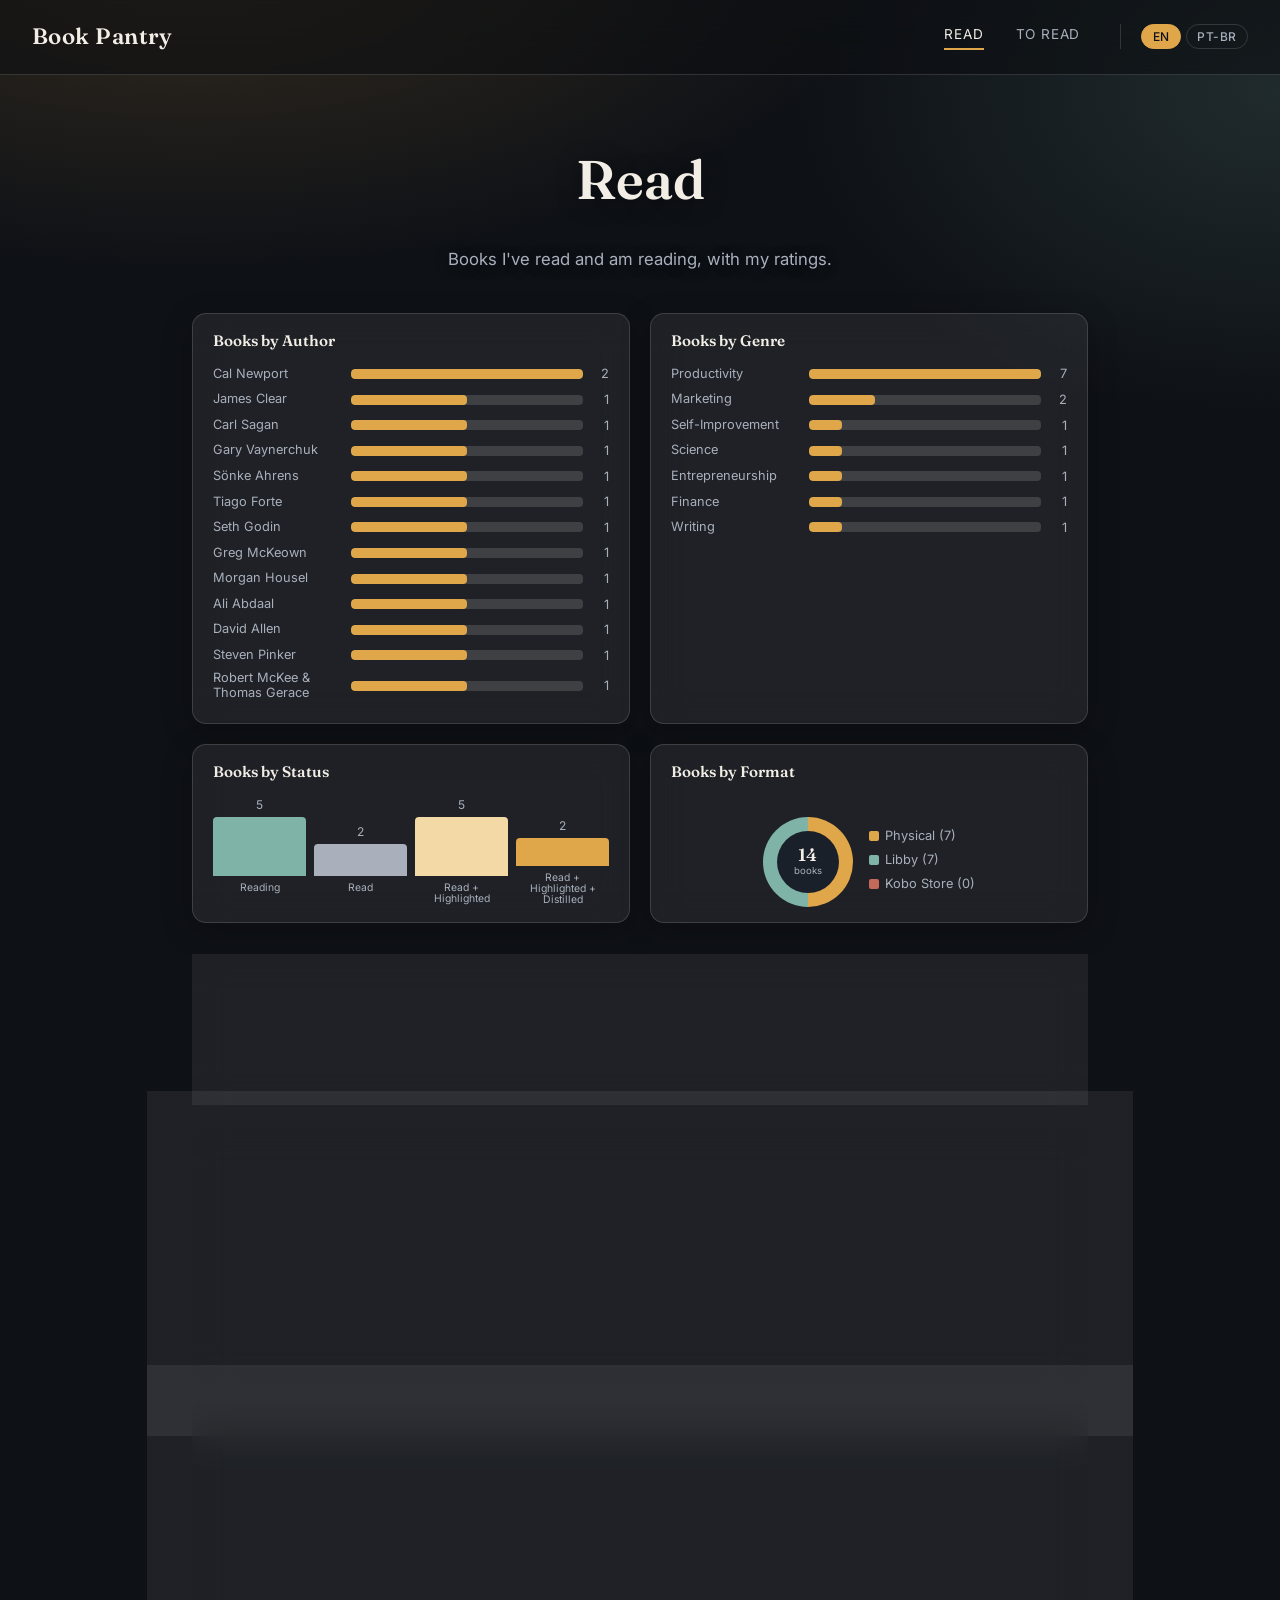
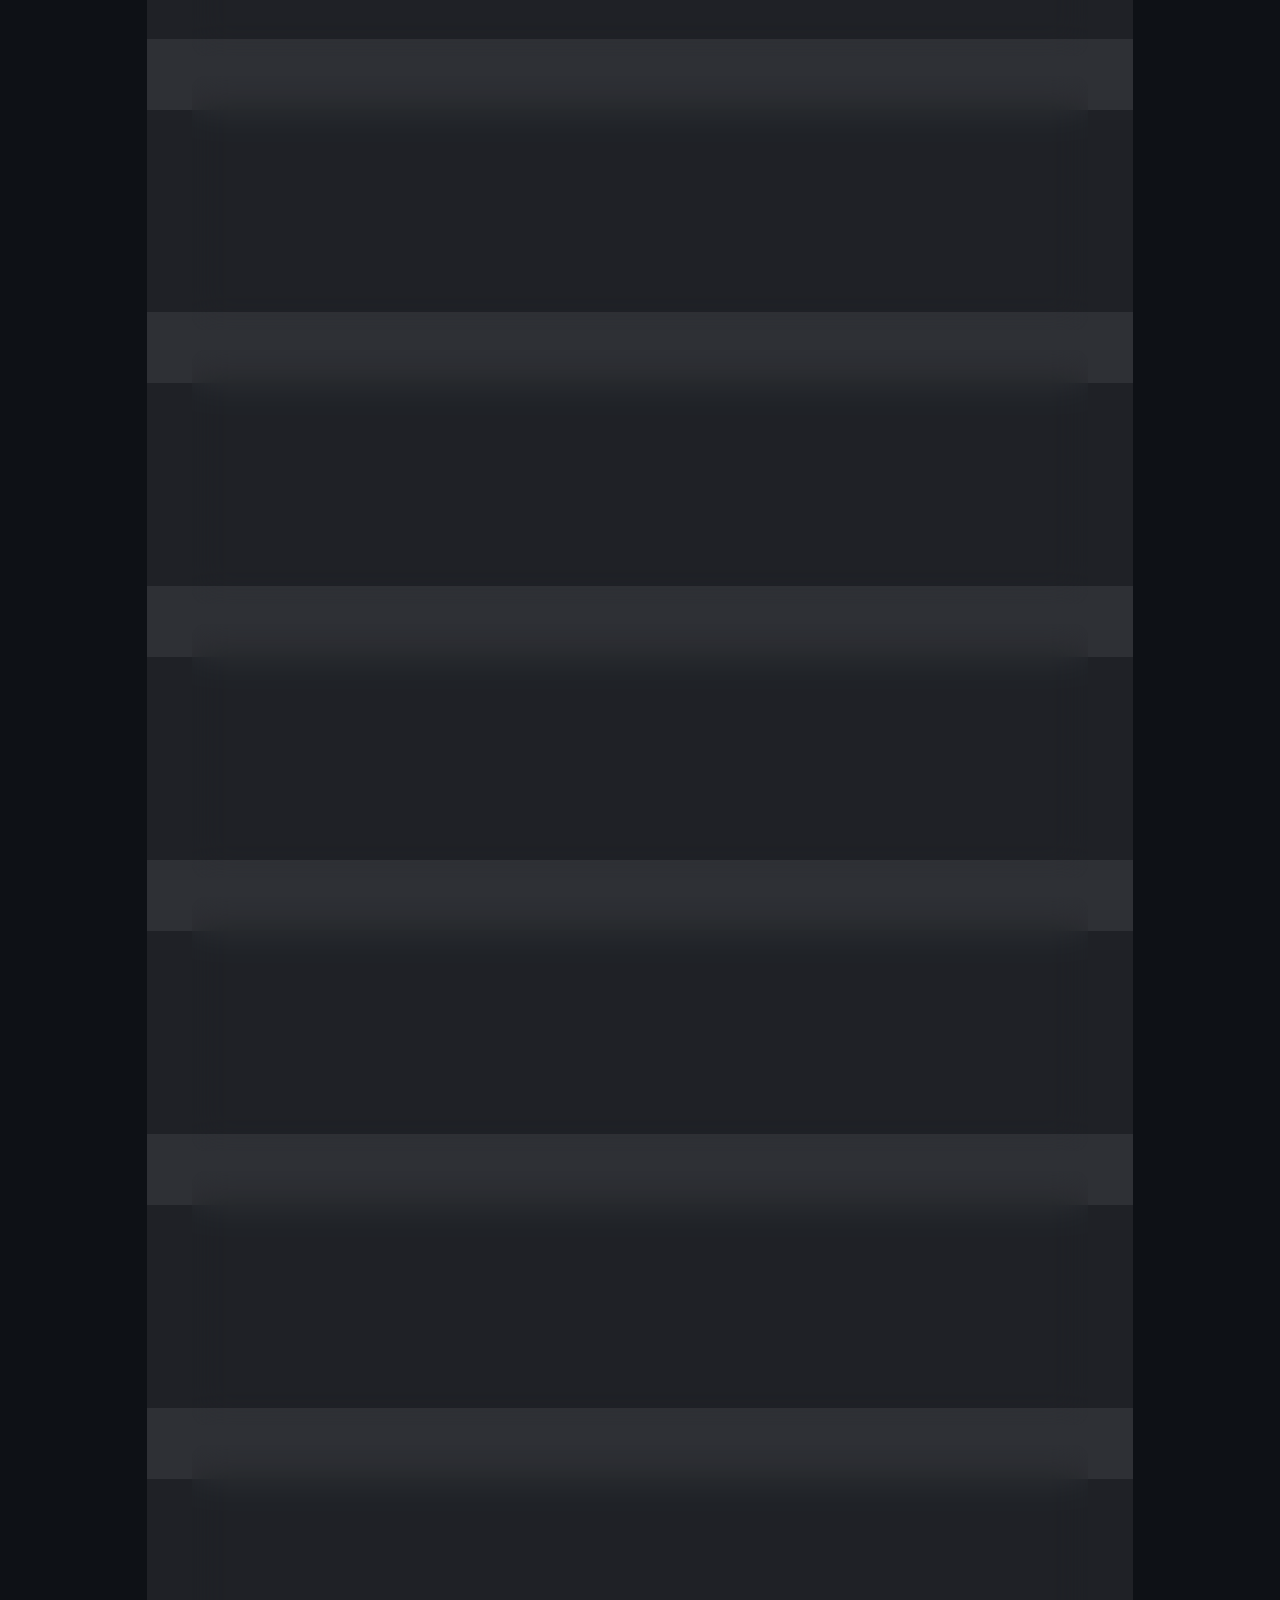
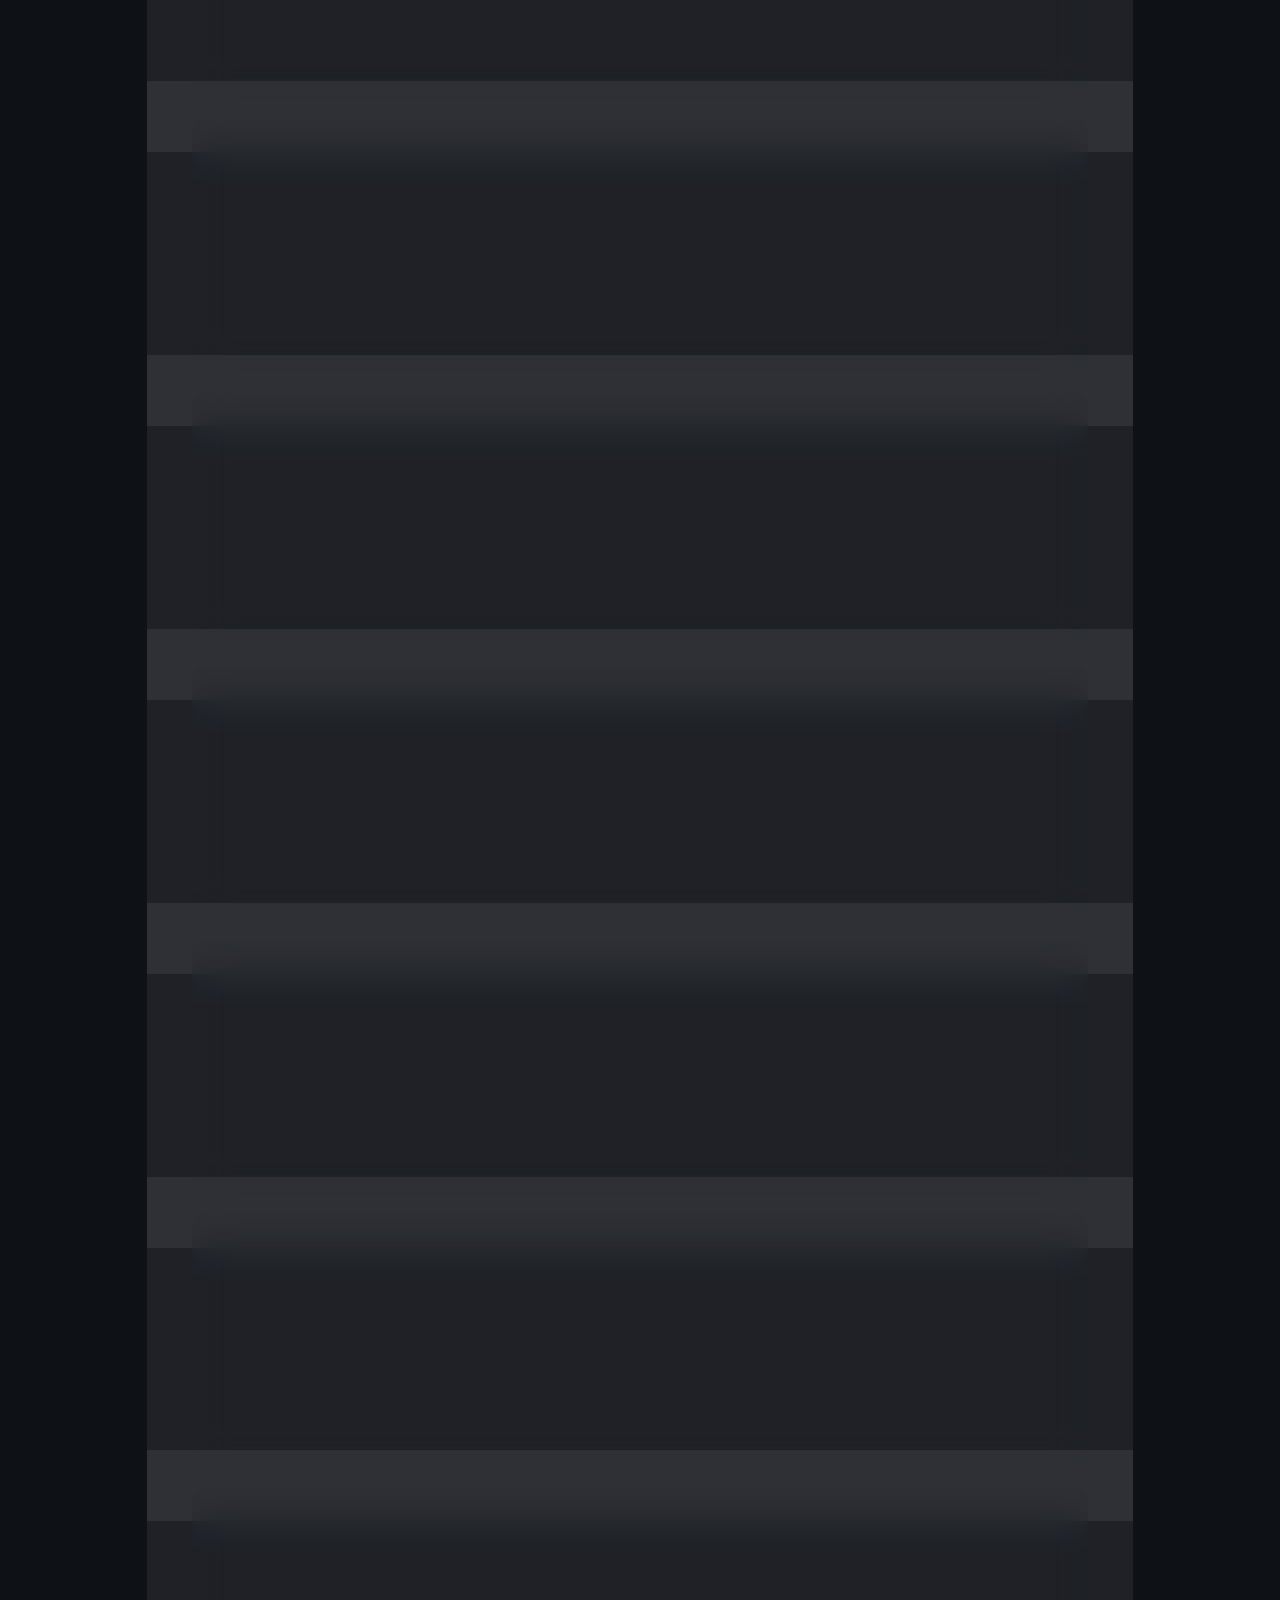
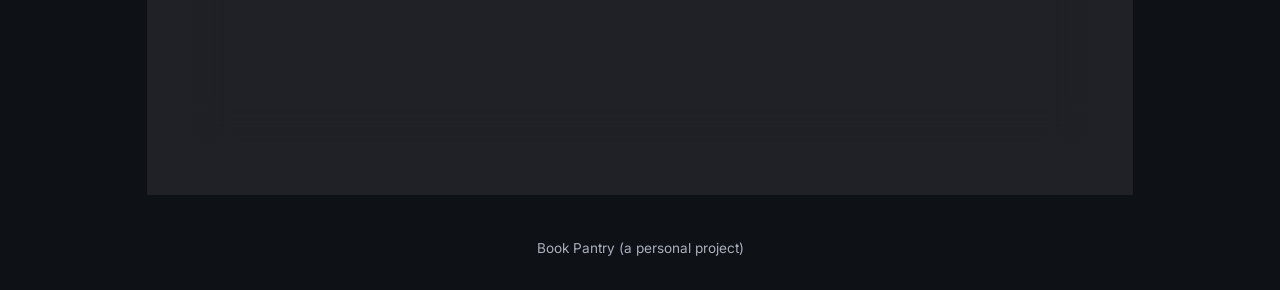
==== index.html @ 5c606e00 "Initial Book Pantry site: read + to-read pages, EN/PT-BR Co-Authored-By: Claude Sonnet 5.5 <noreply@" ====
<!DOCTYPE html>
<html lang="en">
<head>
  <meta charset="UTF-8">
  <meta name="viewport" content="width=device-width, initial-scale=1.0">
  <title>Book Pantry</title>
  <meta name="description" content="A personal archive of books read, being read, and waiting on the to-read list.">
  <meta property="og:type" content="website">
  <meta property="og:site_name" content="Book Pantry">
  <meta property="og:title" content="Book Pantry">
  <meta property="og:description" content="A personal archive of books read, being read, and waiting on the to-read list.">
  <link rel="preconnect" href="https://fonts.googleapis.com">
  <link href="https://fonts.googleapis.com/css2?family=Fraunces:wght@500;600;700&family=Inter:wght@400;500&display=swap" rel="stylesheet">
  <link rel="stylesheet" href="css/style.css">
</head>
<body data-page="read">
  <header class="site-header">
    <a class="brand" href="index.html">Book Pantry</a>
    <button class="nav-toggle" type="button" aria-label="Toggle navigation" aria-expanded="false">☰</button>
    <nav class="site-nav">
      <a href="index.html" data-pt="Lidos">Read</a>
      <a href="tbr.html" data-pt="Quero ler">To Read</a>
      <div class="lang-toggle-group">
        <button class="lang-toggle active" data-lang="en" type="button">EN</button>
        <button class="lang-toggle" data-lang="pt" type="button">PT-BR</button>
      </div>
    </nav>
  </header>

  <main>
    <h1 data-pt="Lidos">Read</h1>
    <p class="page-intro" data-pt="Livros que li e estou lendo, com as minhas notas.">Books I've read and am reading, with my ratings.</p>

    <div class="dashboard" id="books-dashboard"></div>

    <div class="toolbar">
      <div class="toolbar-group">
        <span class="toolbar-label" data-pt="Ordenar por:">Sort by:</span>
        <button class="toolbar-btn" data-sort="author" type="button" data-pt="Autor">Author</button>
        <button class="toolbar-btn" data-sort="genre" type="button" data-pt="Gênero">Genre</button>
        <button class="toolbar-btn" data-sort="year" type="button" data-pt="Ano">Year</button>
        <button class="toolbar-btn" data-sort="status" type="button" data-pt="Status">Status</button>
        <button class="toolbar-btn active" data-sort="rating" type="button" data-pt="Minha nota">My Rating</button>
      </div>
      <div class="toolbar-group">
        <span class="toolbar-label" data-pt="Filtro:">Filter:</span>
        <select id="filter-author"><option value="" data-pt="Todos os autores">All authors</option></select>
        <select id="filter-genre"><option value="" data-pt="Todos os gêneros">All genres</option></select>
        <select id="filter-format">
          <option value="" data-pt="Todos os formatos">All formats</option>
          <option value="Libby">Libby</option>
          <option value="Kobo Store">Kobo Store</option>
          <option value="Physical" data-pt="Físico">Physical</option>
        </select>
        <select id="filter-status">
          <option value="" data-pt="Todos os status">All statuses</option>
          <option value="reading" data-pt="Lendo">Reading</option>
          <option value="read" data-pt="Lido">Read</option>
          <option value="highlighted" data-pt="Lido + Destacado">Read + Highlighted</option>
          <option value="distilled" data-pt="Lido + Destacado + Destilado em notas">Read + Highlighted + Distilled</option>
        </select>
        <select id="filter-rating">
          <option value="" data-pt="Todas as notas">All ratings</option>
          <option value="exceptional" data-pt="Excepcional (5.0)">Exceptional (5.0)</option>
          <option value="very-good" data-pt="Muito bom (4.5)">Very good (4.5)</option>
          <option value="good" data-pt="Bom (4.0)">Good (4.0)</option>
          <option value="average" data-pt="Mediano (3.5)">Average (3.5)</option>
          <option value="disliked" data-pt="Não gostei (≤3.0)">Disliked (≤3.0)</option>
          <option value="unrated" data-pt="Ainda não avaliado">Not yet rated</option>
        </select>
        <button class="toolbar-btn" id="reset-filters" type="button" data-pt="Redefinir">Reset</button>
      </div>
    </div>

    <div class="card-grid book-grid" id="books-list"></div>

  </main>

  <footer class="site-footer" data-pt="Book Pantry (um projeto pessoal)">Book Pantry (a personal project)</footer>
  <script src="js/main.js"></script>
  <script>
    const STATUS_ORDER = ["reading", "read", "highlighted", "distilled"];
    const STATUS_COLORS = { reading: "#7FB3A8", read: "#A9B0BC", highlighted: "#F2D9A6", distilled: "#E0A64A" };
    const FORMAT_ORDER = ["Physical", "Libby", "Kobo Store"];
    const FORMAT_COLORS = { Physical: "var(--color-accent)", Libby: "var(--color-secondary)", "Kobo Store": "#C46A5A" };

    function countBy(data, keyFn) {
      const counts = {};
      data.forEach((item) => {
        const key = keyFn(item);
        if (!key) return;
        counts[key] = (counts[key] || 0) + 1;
      });
      return counts;
    }

    function renderHBarChart(title, counts, labelFn) {
      const entries = Object.entries(counts).sort((a, b) => b[1] - a[1]);
      const max = Math.max(...entries.map(([, v]) => v), 1);
      const rows = entries.map(([label, value]) => `
        <div class="hbar-row" title="${labelFn(label)}: ${value}">
          <span class="hbar-label">${labelFn(label)}</span>
          <div class="hbar-track"><div class="hbar-fill" style="width:${(value / max) * 100}%"></div></div>
          <span class="hbar-value">${value}</span>
        </div>`).join("");
      return `<div class="dashboard-card"><p class="dashboard-title">${title}</p>${rows}</div>`;
    }

    function renderStatusChart(counts) {
      const max = Math.max(...STATUS_ORDER.map((s) => counts[s] || 0), 1);
      const cols = STATUS_ORDER.map((s) => {
        const value = counts[s] || 0;
        const heightPct = value ? (value / max) * 100 : 2;
        return `
          <div class="vbar-col" title="${t(STATUS_LABEL[s])}: ${value}">
            <div class="vbar-bar-area">
              <span class="vbar-value">${value}</span>
              <div class="vbar-fill" style="height:${heightPct}%; background:${STATUS_COLORS[s]}"></div>
            </div>
            <span class="vbar-label">${t(STATUS_LABEL[s])}</span>
          </div>`;
      }).join("");
      return `<div class="dashboard-card"><p class="dashboard-title">${t("Books by Status")}</p><div class="vbar-chart">${cols}</div></div>`;
    }

    function renderDonutChart(counts) {
      const total = FORMAT_ORDER.reduce((sum, key) => sum + (counts[key] || 0), 0) || 1;
      let cumulative = 0;
      const segments = FORMAT_ORDER.map((key) => {
        const pct = ((counts[key] || 0) / total) * 100;
        const seg = `${FORMAT_COLORS[key]} ${cumulative}% ${cumulative + pct}%`;
        cumulative += pct;
        return seg;
      }).join(", ");
      const legend = FORMAT_ORDER.map((key) =>
        `<li><span class="swatch" style="background:${FORMAT_COLORS[key]}"></span>${t(key)} (${counts[key] || 0})</li>`).join("");
      return `
        <div class="dashboard-card">
          <p class="dashboard-title">${t("Books by Format")}</p>
          <div class="donut-wrap">
            <div class="donut" style="background: conic-gradient(${segments})">
              <div class="donut-hole"><span>${total}</span><small>${t("books")}</small></div>
            </div>
            <ul class="donut-legend">${legend}</ul>
          </div>
        </div>`;
    }

    function renderDashboard(data) {
      document.getElementById("books-dashboard").innerHTML =
        renderHBarChart(t("Books by Author"), countBy(data, (b) => b.author), (l) => l) +
        renderHBarChart(t("Books by Genre"), countBy(data, (b) => tf(b, "genre")), (l) => l) +
        renderStatusChart(countBy(data, (b) => b.status)) +
        renderDonutChart(countBy(data, (b) => b.format));
    }

    function bookTemplate(item) {
      const statusLabel = t(STATUS_LABEL[item.status]);
      return `
        <article class="card book-card">
          <div class="book-image"><img src="${item.image}" alt="${bookTitle(item)}" loading="lazy"></div>
          <div class="book-separator"></div>
          <div class="book-details">
            <h3>${bookTitle(item)}</h3>
            <p class="book-author">${item.author}</p>
            ${renderRating(item.rating)}
            <div class="badge-row">
              <span class="badge badge-status-${item.status}">${statusLabel}</span>
              <span class="badge">${t(item.format)}</span>
              <span class="badge">${tf(item, "genre")}</span>
            </div>
            <p class="book-synopsis">${tf(item, "synopsis")}</p>
            <ul class="spec-list">
              ${originalTitleLine(item)}
              ${field("Year", item.year)}
              ${field("Last read", formatLastRead(item.lastRead))}
            </ul>
          </div>
        </article>`;
    }

    let booksData = [];
    const filters = { author: "", genre: "", format: "", status: "", rating: "" };
    let currentSort = "rating";

    function applyAndRender() {
      let list = booksData.filter((b) =>
        (!filters.author || b.author === filters.author) &&
        (!filters.genre || b.genre === filters.genre) &&
        (!filters.format || b.format === filters.format) &&
        (!filters.status || b.status === filters.status) &&
        (!filters.rating || ratingBucket(b.rating) === filters.rating));

      const cmp = {
        author: (a, b) => a.author.localeCompare(b.author),
        genre: (a, b) => tf(a, "genre").localeCompare(tf(b, "genre")),
        year: (a, b) => b.year - a.year,
        status: (a, b) => STATUS_ORDER.indexOf(b.status) - STATUS_ORDER.indexOf(a.status),
        rating: (a, b) => (typeof b.rating === "number" ? b.rating : -1) - (typeof a.rating === "number" ? a.rating : -1)
      }[currentSort];
      list.sort(cmp);

      document.getElementById("books-list").innerHTML = list.length
        ? list.map(bookTemplate).join("")
        : `<p class="empty-state">${t("No books match these filters.")}</p>`;
    }

    function populateSelect(id, values) {
      const select = document.getElementById(id);
      values.forEach((v) => {
        const opt = document.createElement("option");
        opt.value = v;
        opt.textContent = v;
        select.appendChild(opt);
      });
    }

    // Genre options are translated, so their labels are rebuilt on language change.
    function populateGenres() {
      const select = document.getElementById("filter-genre");
      const current = select.value;
      const first = select.options[0];
      select.innerHTML = "";
      select.appendChild(first);
      const genres = [...new Map(booksData.map((b) => [b.genre, tf(b, "genre")])).entries()]
        .sort((a, b) => a[1].localeCompare(b[1]));
      genres.forEach(([value, label]) => {
        const opt = document.createElement("option");
        opt.value = value;
        opt.textContent = label;
        select.appendChild(opt);
      });
      select.value = current;
    }

    loadJson("data/books.json", "books-list").then((data) => {
      if (!data) return;
      booksData = data;
      populateSelect("filter-author", [...new Set(data.map((b) => b.author))].sort());
      populateGenres();
      renderDashboard(data);
      applyAndRender();
    });

    document.addEventListener("langchange", () => {
      populateGenres();
      renderDashboard(booksData);
      applyAndRender();
    });

    document.querySelectorAll(".toolbar-btn[data-sort]").forEach((btn) => {
      btn.addEventListener("click", () => {
        currentSort = btn.dataset.sort;
        document.querySelectorAll(".toolbar-btn[data-sort]").forEach((b) => b.classList.remove("active"));
        btn.classList.add("active");
        applyAndRender();
      });
    });

    Object.keys(filters).forEach((key) => {
      document.getElementById("filter-" + key).addEventListener("change", (e) => {
        filters[key] = e.target.value;
        applyAndRender();
      });
    });

    document.getElementById("reset-filters").addEventListener("click", () => {
      currentSort = "rating";
      Object.keys(filters).forEach((key) => {
        filters[key] = "";
        document.getElementById("filter-" + key).value = "";
      });
      document.querySelectorAll(".toolbar-btn[data-sort]").forEach((b) => b.classList.remove("active"));
      document.querySelector('.toolbar-btn[data-sort="rating"]').classList.add("active");
      applyAndRender();
    });
  </script>
</body>
</html>
---- css/style.css ----
:root {
  --color-bg: #0E1116;
  --color-bg-card: rgba(255, 255, 255, 0.07);
  --color-bg-card-solid: #1A2029;
  --color-text: #F2EEE6;
  --color-text-soft: #A9B0BC;
  --color-accent: #E0A64A;
  --color-accent-soft: #F2D9A6;
  --color-secondary: #7FB3A8;
  --color-border: rgba(255, 255, 255, 0.14);
  --glass-blur: blur(18px);
  --overlay-scrim: linear-gradient(180deg, rgba(10, 12, 16, 0.55) 0%, rgba(10, 12, 16, 0.75) 45%, rgba(10, 12, 16, 0.95) 100%);

  --font-heading: "Fraunces", Georgia, serif;
  --font-body: "Inter", -apple-system, BlinkMacSystemFont, sans-serif;
}

* {
  box-sizing: border-box;
}

html {
  background: var(--color-bg);
  overflow-x: hidden;
}

body {
  margin: 0;
  min-height: 100vh;
  background-color: var(--color-bg);
  background-image:
    radial-gradient(1200px 600px at 15% -10%, rgba(224, 166, 74, 0.2), transparent 60%),
    radial-gradient(900px 600px at 100% 10%, rgba(127, 179, 168, 0.16), transparent 55%);
  background-repeat: no-repeat;
  background-attachment: fixed;
  color: var(--color-text);
  font-family: var(--font-body);
  line-height: 1.5;
}

@supports (-webkit-touch-callout: none) {
  /* iOS Safari ignores background-attachment: fixed on body. */
  body {
    background-attachment: scroll;
  }
}

h1, h2, h3 {
  font-family: var(--font-heading);
  font-weight: 600;
  margin: 0 0 0.5em;
}

h1 {
  font-size: clamp(2.1rem, 5vw + 0.5rem, 3.4rem);
  text-shadow: 0 2px 24px rgba(0, 0, 0, 0.45);
}

h1, main > h2 {
  text-align: center;
}

main > h1:first-child {
  margin-top: 1.5rem;
}

a {
  color: var(--color-accent);
}

header.site-header {
  position: sticky;
  top: 0;
  z-index: 20;
  background: rgba(12, 14, 18, 0.55);
  backdrop-filter: var(--glass-blur);
  -webkit-backdrop-filter: var(--glass-blur);
  border-bottom: 1px solid var(--color-border);
  padding: 1.25rem 2rem;
  display: flex;
  align-items: center;
  justify-content: space-between;
  gap: 1.5rem;
  text-align: left;
}

.site-header .brand {
  font-family: var(--font-heading);
  color: var(--color-text);
  font-size: 1.4rem;
  text-decoration: none;
  font-weight: 600;
  letter-spacing: 0.02em;
}

.nav-toggle {
  display: none;
  background: none;
  border: none;
  color: var(--color-text);
  font-size: 1.5rem;
  line-height: 1;
  cursor: pointer;
  padding: 0.25rem 0.5rem;
}

nav.site-nav {
  display: flex;
  flex-wrap: wrap;
  justify-content: flex-end;
  align-items: center;
  gap: 0.5rem 2rem;
  margin-top: 0;
}

nav.site-nav a {
  color: var(--color-text-soft);
  text-decoration: none;
  font-size: 0.85rem;
  text-transform: uppercase;
  letter-spacing: 0.06em;
  padding-bottom: 3px;
  border-bottom: 2px solid transparent;
  transition: color 0.15s ease;
}

nav.site-nav a:hover,
nav.site-nav a.active {
  color: var(--color-text);
}

nav.site-nav a:hover,
nav.site-nav a.active {
  border-bottom-color: var(--color-accent);
}

.lang-toggle-group {
  display: flex;
  align-items: center;
  gap: 0.3rem;
  margin-left: 0.5rem;
  padding-left: 1.25rem;
  border-left: 1px solid var(--color-border);
}

.lang-toggle {
  font-family: var(--font-body);
  font-size: 0.75rem;
  font-weight: 500;
  letter-spacing: 0.04em;
  color: var(--color-text-soft);
  background: transparent;
  border: 1px solid var(--color-border);
  border-radius: 999px;
  padding: 0.25rem 0.65rem;
  cursor: pointer;
  transition: border-color 0.15s ease, color 0.15s ease;
}

.lang-toggle:hover {
  border-color: var(--color-accent);
  color: var(--color-text);
}

.lang-toggle.active {
  background: var(--color-accent);
  border-color: var(--color-accent);
  color: var(--color-bg);
}

main {
  max-width: 960px;
  margin: 0 auto;
  padding: 2.5rem 2rem 4rem;
}

.page-intro {
  margin-bottom: 2.5rem;
  color: var(--color-text-soft);
  font-size: 1.05rem;
  text-align: center;
  text-shadow: 0 2px 16px rgba(0, 0, 0, 0.45);
}

.card-grid {
  display: grid;
  grid-template-columns: repeat(auto-fill, minmax(260px, 1fr));
  gap: 1.25rem;
}

.card {
  background: var(--color-bg-card);
  backdrop-filter: var(--glass-blur);
  -webkit-backdrop-filter: var(--glass-blur);
  border: 1px solid var(--color-border);
  border-radius: 14px;
  padding: 1.25rem;
  overflow-wrap: break-word;
  box-shadow: 0 8px 30px rgba(0, 0, 0, 0.25);
  transition: transform 0.2s ease, border-color 0.2s ease;
}

.card:hover {
  transform: translateY(-3px);
  border-color: rgba(255, 255, 255, 0.28);
}

.card h3 {
  font-size: 1.15rem;
}

.card-meta {
  color: var(--color-secondary);
  font-size: 0.85rem;
  margin: 0 0 0.5rem;
}

.spec-list {
  list-style: none;
  margin: 0 0 0.5rem;
  padding: 0;
  font-size: 0.85rem;
  color: var(--color-text-soft);
}

.spec-list li {
  margin-bottom: 0.2rem;
}

.spec-list strong {
  color: var(--color-text);
}

.book-details .spec-list strong {
  color: var(--color-accent);
}

.card img {
  width: 100%;
  aspect-ratio: 1 / 1;
  object-fit: cover;
  border-radius: 6px;
  margin-bottom: 0.75rem;
}

.empty-state {
  color: var(--color-text-soft);
  font-style: italic;
}

.wishlist-grid {
  display: flex;
  flex-direction: column;
  gap: 0.75rem;
  max-width: 900px;
  margin: 0 auto;
}

.wishlist-card {
  padding: 1rem 1.25rem;
  font-family: var(--font-heading);
  font-size: 1.05rem;
}

.wishlist-card a {
  color: inherit;
  text-decoration: none;
}

.wishlist-card a:hover {
  color: var(--color-accent);
}

.dashboard {
  display: grid;
  grid-template-columns: repeat(2, 1fr);
  gap: 1.25rem;
  margin-bottom: 2rem;
}

.dashboard-card {
  background: var(--color-bg-card);
  backdrop-filter: var(--glass-blur);
  -webkit-backdrop-filter: var(--glass-blur);
  border: 1px solid var(--color-border);
  border-radius: 14px;
  padding: 1rem 1.25rem;
  box-shadow: 0 8px 30px rgba(0, 0, 0, 0.25);
}

.dashboard-title {
  font-family: var(--font-heading);
  font-size: 0.95rem;
  font-weight: 600;
  color: var(--color-text);
  margin: 0 0 0.75rem;
}

.hbar-row {
  display: flex;
  align-items: center;
  gap: 0.5rem;
  margin-bottom: 0.4rem;
  font-size: 0.8rem;
}

.hbar-label {
  flex: 0 0 130px;
  color: var(--color-text-soft);
  line-height: 1.15;
}

.hbar-track {
  flex: 1;
  background: var(--color-border);
  border-radius: 4px;
  height: 10px;
  overflow: hidden;
}

.hbar-fill {
  height: 100%;
  background: var(--color-accent);
  border-radius: 4px;
}

.hbar-value {
  flex: 0 0 18px;
  text-align: right;
  color: var(--color-text-soft);
}

.vbar-chart {
  display: flex;
  align-items: flex-end;
  gap: 0.5rem;
  height: 110px;
}

.vbar-col {
  flex: 1;
  display: flex;
  flex-direction: column;
  align-items: center;
  height: 100%;
}

.vbar-bar-area {
  flex: 1;
  display: flex;
  flex-direction: column;
  align-items: center;
  justify-content: flex-end;
  width: 100%;
  min-height: 0;
}

.vbar-value {
  font-size: 0.75rem;
  color: var(--color-text-soft);
  margin-bottom: 0.2rem;
}

.vbar-fill {
  width: 100%;
  border-radius: 4px 4px 0 0;
  min-height: 4px;
}

.vbar-label {
  flex: 0 0 auto;
  min-height: 2.3em;
  display: flex;
  align-items: flex-start;
  justify-content: center;
  font-size: 0.65rem;
  color: var(--color-text-soft);
  margin-top: 0.35rem;
  text-align: center;
  line-height: 1.1;
}

.donut-wrap {
  display: flex;
  align-items: center;
  justify-content: center;
  gap: 1rem;
  height: 100%;
  padding-bottom: 0.75rem;
}

.donut {
  position: relative;
  width: 90px;
  height: 90px;
  border-radius: 50%;
  flex-shrink: 0;
}

.donut-hole {
  position: absolute;
  inset: 14px;
  background: var(--color-bg-card-solid);
  border-radius: 50%;
  display: flex;
  flex-direction: column;
  align-items: center;
  justify-content: center;
}

.donut-hole span {
  font-family: var(--font-heading);
  font-size: 1.1rem;
  font-weight: 600;
  color: var(--color-text);
  line-height: 1;
}

.donut-hole small {
  font-size: 0.6rem;
  color: var(--color-text-soft);
}

.donut-legend {
  list-style: none;
  margin: 0;
  padding: 0;
  font-size: 0.8rem;
  color: var(--color-text-soft);
}

.donut-legend li {
  display: flex;
  align-items: center;
  gap: 0.4rem;
  margin-bottom: 0.3rem;
}

.donut-legend .swatch {
  width: 10px;
  height: 10px;
  border-radius: 2px;
  display: inline-block;
}

.toolbar {
  display: flex;
  flex-wrap: wrap;
  justify-content: space-between;
  gap: 1rem;
  margin-bottom: 1.5rem;
  padding: 1rem 1.25rem;
  background: var(--color-bg-card);
  backdrop-filter: var(--glass-blur);
  -webkit-backdrop-filter: var(--glass-blur);
  border: 1px solid var(--color-border);
  border-radius: 14px;
}

.toolbar-group {
  display: flex;
  flex-wrap: wrap;
  align-items: center;
  gap: 0.5rem;
}

.toolbar-label {
  font-size: 0.85rem;
  color: var(--color-text-soft);
  margin-right: 0.15rem;
}

.toolbar-btn {
  font-family: var(--font-body);
  font-size: 0.85rem;
  color: var(--color-text);
  background: rgba(0, 0, 0, 0.22);
  border: 1px solid var(--color-border);
  border-radius: 999px;
  padding: 0.35rem 0.9rem;
  cursor: pointer;
  transition: border-color 0.15s ease;
}

.toolbar-btn:hover {
  border-color: var(--color-accent);
}

.toolbar-btn.active {
  background: var(--color-accent);
  border-color: var(--color-accent);
  color: var(--color-bg);
}

.toolbar-group select {
  font-family: var(--font-body);
  font-size: 0.85rem;
  color: var(--color-text);
  background: rgba(0, 0, 0, 0.22);
  border: 1px solid var(--color-border);
  border-radius: 6px;
  padding: 0.35rem 0.6rem;
  color-scheme: dark;
}

.book-grid {
  grid-template-columns: 1fr;
  max-width: 900px;
  margin: 0 auto;
}

.book-card {
  display: flex;
  align-items: stretch;
  padding: 0;
  overflow: hidden;
}

.book-image {
  flex: 0 0 170px;
  background: rgba(0, 0, 0, 0.25);
  display: flex;
  align-items: center;
  justify-content: center;
  padding: 1rem;
}

.book-image img {
  width: 100%;
  height: auto;
  aspect-ratio: 2 / 3;
  object-fit: cover;
  border-radius: 4px;
  box-shadow: 0 8px 22px rgba(0, 0, 0, 0.55);
  margin-bottom: 0;
  display: block;
}

.book-separator {
  flex: 0 0 1px;
  background: var(--color-border);
  margin: 1.25rem 0;
}

.book-details {
  padding: 1.25rem 1.5rem;
  flex: 1;
  min-width: 0;
}

.star-rating-row {
  display: flex;
  align-items: center;
  gap: 0.5rem;
  margin: 0.1rem 0 0.6rem;
}

.star-rating {
  position: relative;
  display: inline-block;
  font-size: 1.1rem;
  line-height: 1;
  letter-spacing: 2px;
  color: var(--color-border);
}

.star-rating-fill {
  position: absolute;
  top: 0;
  left: 0;
  overflow: hidden;
  white-space: nowrap;
  color: var(--color-accent);
}

.rating-value {
  font-family: var(--font-heading);
  font-weight: 600;
  font-size: 0.9rem;
  color: var(--color-text);
}

.rating-tag {
  font-size: 0.7rem;
  font-weight: 600;
  text-transform: uppercase;
  letter-spacing: 0.03em;
  padding: 0.15rem 0.5rem;
  border-radius: 999px;
  color: var(--color-bg);
  background: var(--color-secondary);
}

.rating-tag-low {
  background: var(--color-text-soft);
}

.rating-tag-average {
  background: var(--color-secondary);
}

.rating-tag-great {
  background: var(--color-accent);
}

.rating-tag-exceptional {
  background: #B4772A;
}

@media (max-width: 640px) {
  .book-card {
    flex-direction: column;
  }

  .book-image {
    flex: none;
    width: 100%;
    padding: 1.25rem 0;
  }

  .book-image img {
    width: 140px;
  }

  .book-separator {
    flex: none;
    width: auto;
    height: 1px;
    margin: 0 1.25rem;
  }
}

.section-divider {
  border: none;
  border-top: 1px solid var(--color-border);
  margin: 2.5rem 0;
}

footer.site-footer {
  text-align: center;
  color: var(--color-text-soft);
  font-size: 0.85rem;
  padding: 2rem 1rem;
}

@media (max-width: 640px) {
  header.site-header {
    flex-wrap: wrap;
    padding: 1rem 1.25rem;
  }

  .site-header .brand {
    font-size: 1.2rem;
  }

  .nav-toggle {
    display: block;
  }

  nav.site-nav {
    display: none;
    flex-direction: column;
    align-items: flex-start;
    width: 100%;
    gap: 0.75rem;
    margin-top: 1rem;
  }

  nav.site-nav.open {
    display: flex;
  }

  nav.site-nav a {
    font-size: 0.95rem;
  }

  .lang-toggle-group {
    margin-left: 0;
    padding-left: 0;
    border-left: none;
  }

  main {
    padding: 1.75rem 1.25rem 3rem;
  }

  .card-grid,
  .  .dashboard {
    grid-template-columns: 1fr;
  }
}

.book-author {
  color: var(--color-text-soft);
  font-size: 0.9rem;
  margin: -0.25rem 0 0.5rem;
}

.book-synopsis {
  color: var(--color-text-soft);
  font-size: 0.88rem;
  margin: 0 0 0.75rem;
}

.badge-row {
  display: flex;
  flex-wrap: wrap;
  gap: 0.4rem;
  margin: 0 0 0.75rem;
}

.badge {
  font-size: 0.7rem;
  font-weight: 600;
  letter-spacing: 0.03em;
  padding: 0.15rem 0.55rem;
  border-radius: 999px;
  border: 1px solid var(--color-border);
  color: var(--color-text);
  background: rgba(0, 0, 0, 0.25);
}

.badge-status-reading { border-color: var(--color-secondary); color: var(--color-secondary); }
.badge-status-read { border-color: var(--color-text-soft); }
.badge-status-highlighted { border-color: var(--color-accent-soft); color: var(--color-accent-soft); }
.badge-status-distilled { background: var(--color-accent); border-color: var(--color-accent); color: var(--color-bg); }

.tbr-grid {
  display: grid;
  grid-template-columns: repeat(auto-fill, minmax(300px, 1fr));
  gap: 1.25rem;
}

.tbr-card {
  display: flex;
  gap: 1rem;
  padding: 1rem;
}

.tbr-card .book-image {
  flex: 0 0 96px;
  padding: 0;
  background: none;
  align-items: flex-start;
}

.tbr-card .book-details {
  min-width: 0;
}

.tbr-card h3 {
  font-size: 1.02rem;
  margin-bottom: 0.2rem;
}

.tbr-card .book-synopsis {
  font-size: 0.82rem;
  margin-bottom: 0.6rem;
}
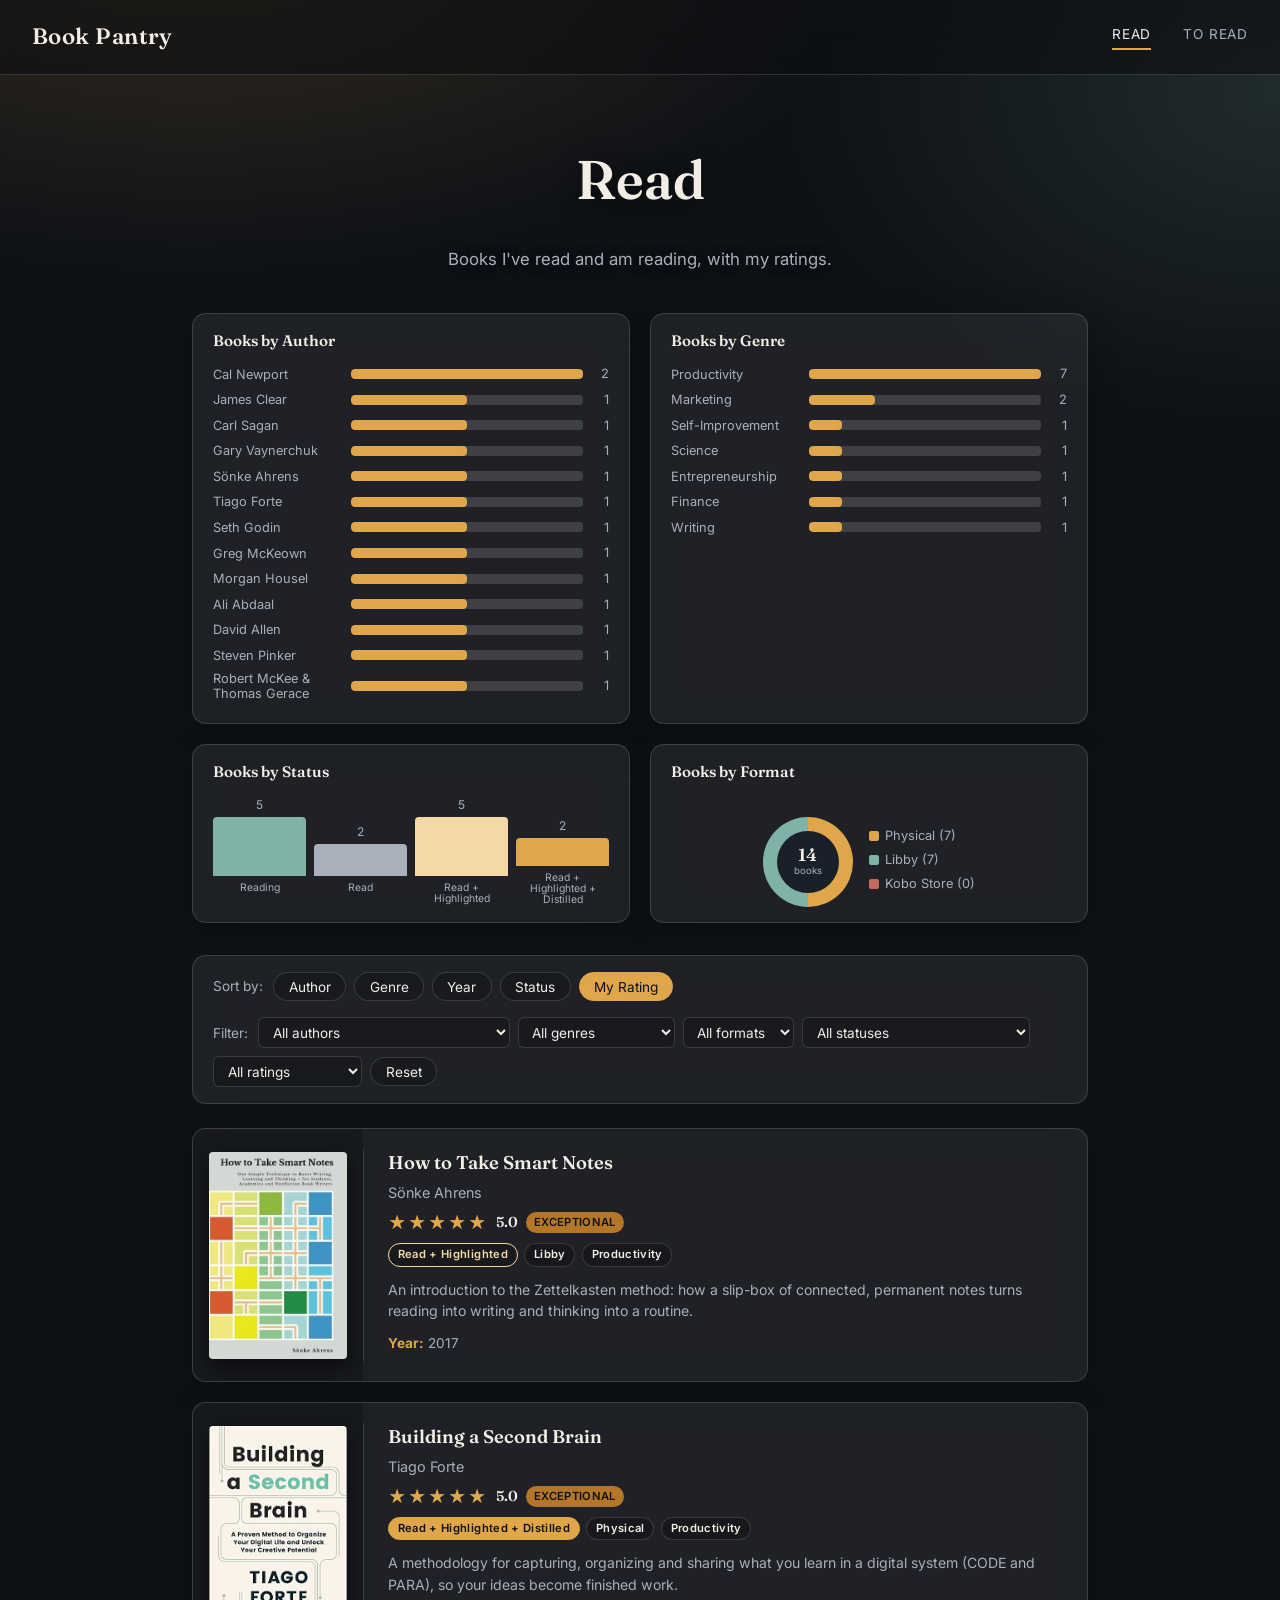
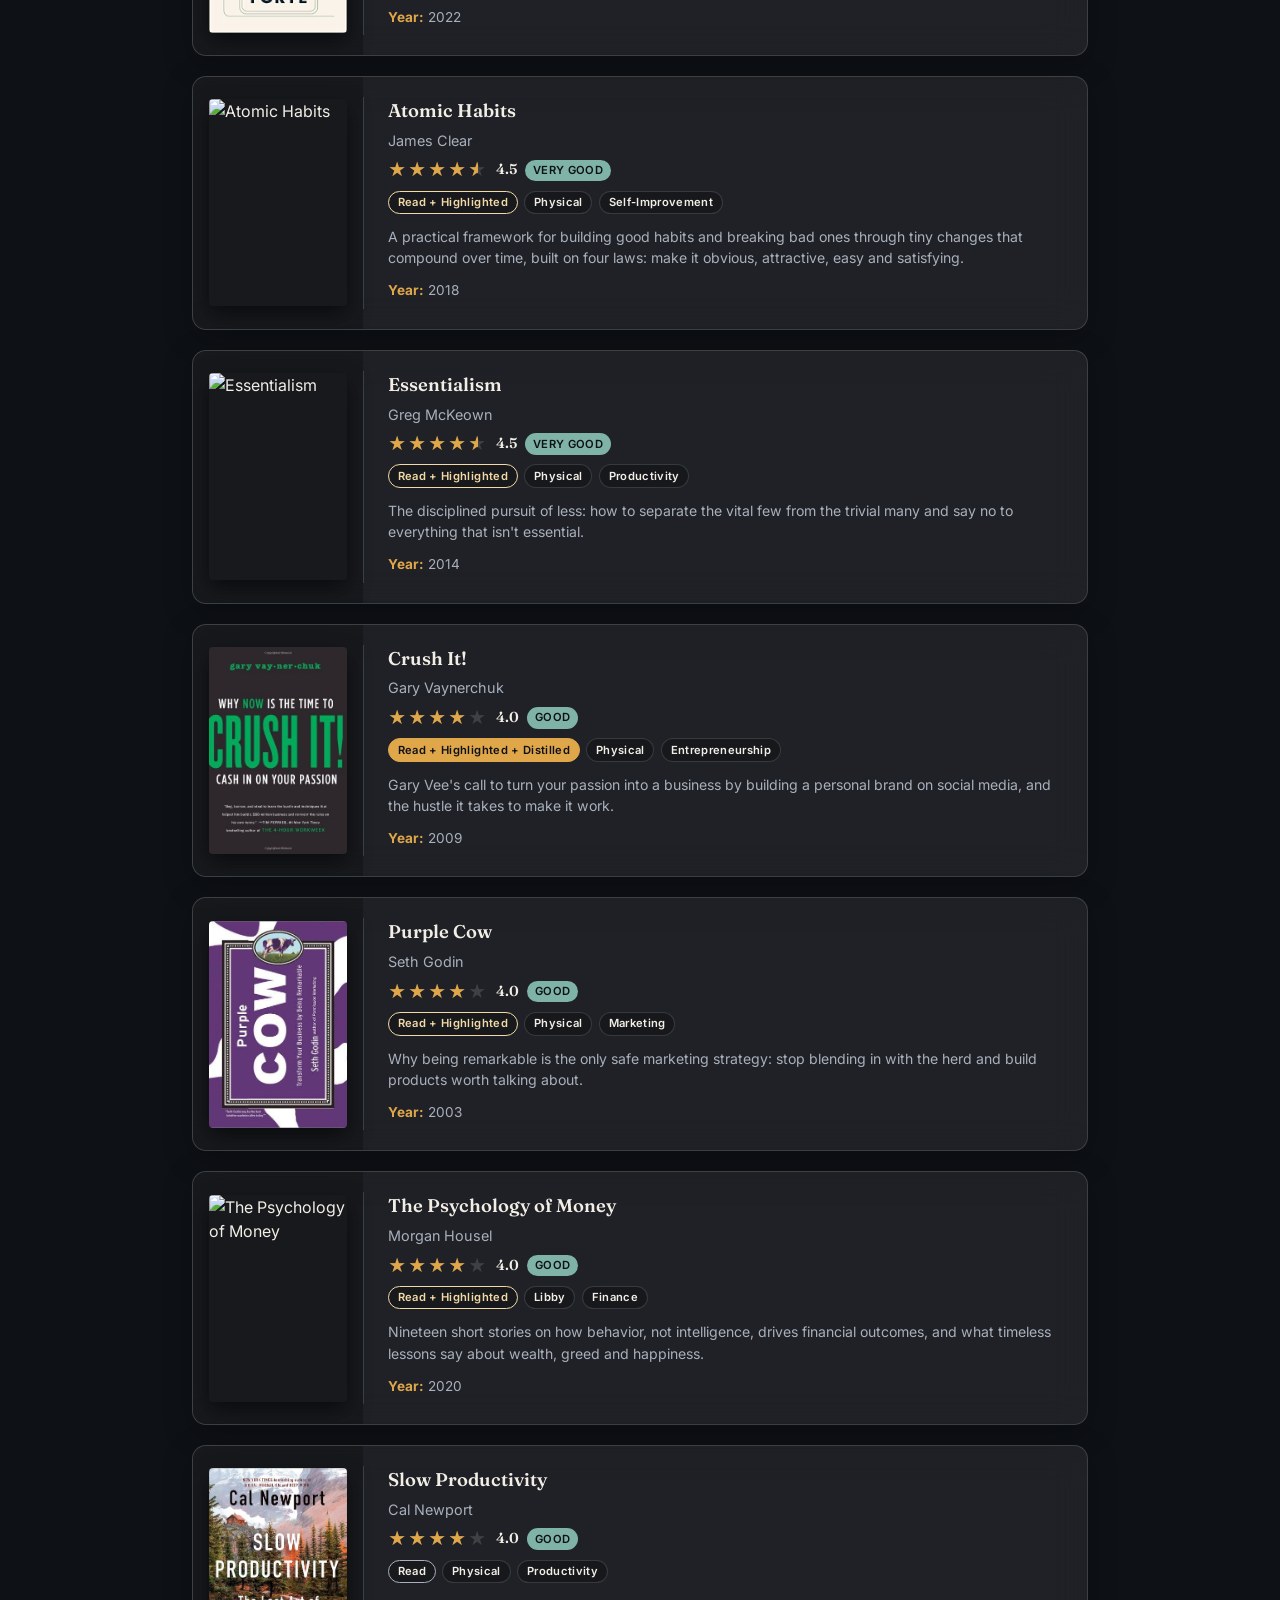
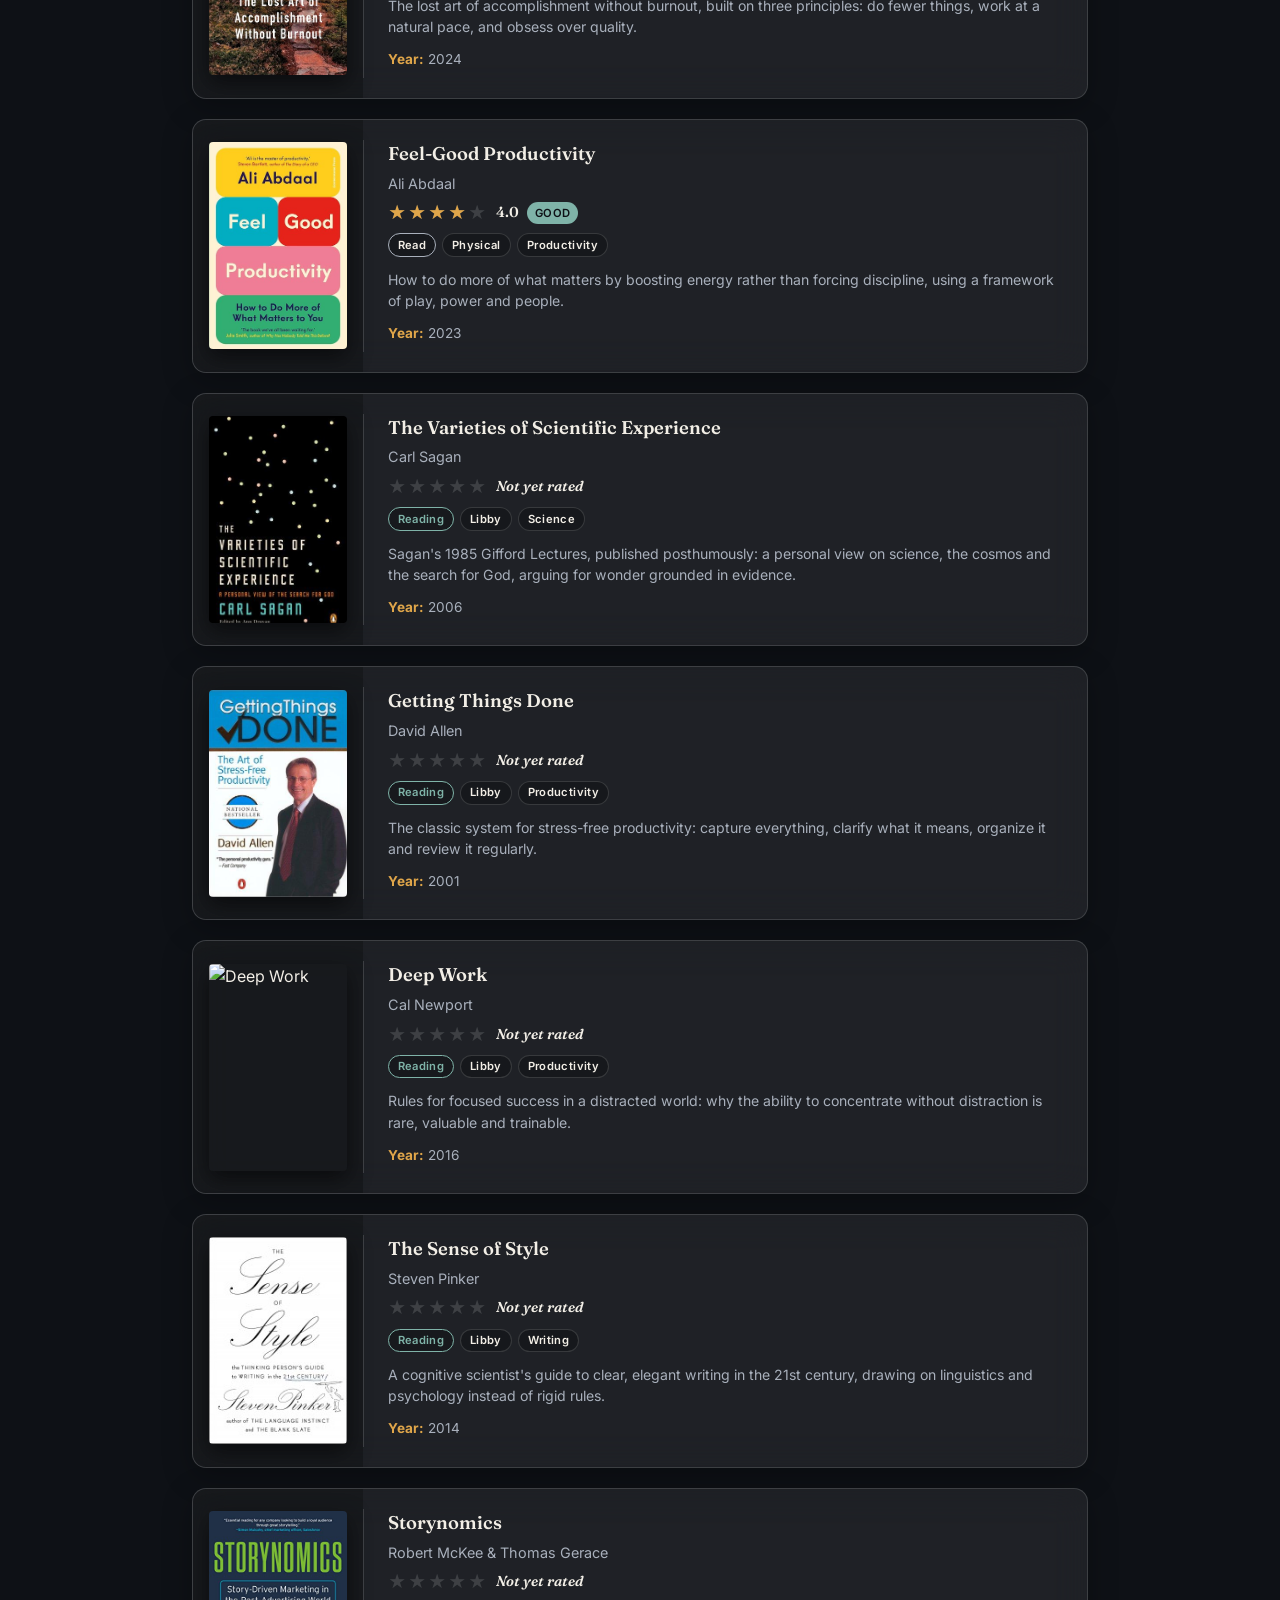
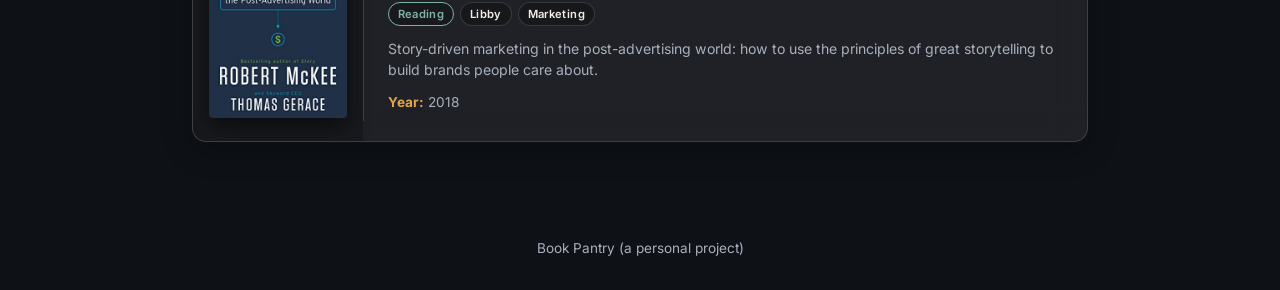
==== commit 7663e9e9: "Remove PT-BR: language toggle, translations and _pt data, English only Co-Authored-By: Claude Sonnet" ====
--- a/index.html
+++ b/index.html
@@ -18,57 +18,53 @@
     <a class="brand" href="index.html">Book Pantry</a>
     <button class="nav-toggle" type="button" aria-label="Toggle navigation" aria-expanded="false">☰</button>
     <nav class="site-nav">
-      <a href="index.html" data-pt="Lidos">Read</a>
-      <a href="tbr.html" data-pt="Quero ler">To Read</a>
-      <div class="lang-toggle-group">
-        <button class="lang-toggle active" data-lang="en" type="button">EN</button>
-        <button class="lang-toggle" data-lang="pt" type="button">PT-BR</button>
-      </div>
+      <a href="index.html">Read</a>
+      <a href="tbr.html">To Read</a>
     </nav>
   </header>
 
   <main>
-    <h1 data-pt="Lidos">Read</h1>
-    <p class="page-intro" data-pt="Livros que li e estou lendo, com as minhas notas.">Books I've read and am reading, with my ratings.</p>
+    <h1>Read</h1>
+    <p class="page-intro">Books I've read and am reading, with my ratings.</p>
 
     <div class="dashboard" id="books-dashboard"></div>
 
     <div class="toolbar">
       <div class="toolbar-group">
-        <span class="toolbar-label" data-pt="Ordenar por:">Sort by:</span>
-        <button class="toolbar-btn" data-sort="author" type="button" data-pt="Autor">Author</button>
-        <button class="toolbar-btn" data-sort="genre" type="button" data-pt="Gênero">Genre</button>
-        <button class="toolbar-btn" data-sort="year" type="button" data-pt="Ano">Year</button>
-        <button class="toolbar-btn" data-sort="status" type="button" data-pt="Status">Status</button>
-        <button class="toolbar-btn active" data-sort="rating" type="button" data-pt="Minha nota">My Rating</button>
+        <span class="toolbar-label">Sort by:</span>
+        <button class="toolbar-btn" data-sort="author" type="button">Author</button>
+        <button class="toolbar-btn" data-sort="genre" type="button">Genre</button>
+        <button class="toolbar-btn" data-sort="year" type="button">Year</button>
+        <button class="toolbar-btn" data-sort="status" type="button">Status</button>
+        <button class="toolbar-btn active" data-sort="rating" type="button">My Rating</button>
       </div>
       <div class="toolbar-group">
-        <span class="toolbar-label" data-pt="Filtro:">Filter:</span>
-        <select id="filter-author"><option value="" data-pt="Todos os autores">All authors</option></select>
-        <select id="filter-genre"><option value="" data-pt="Todos os gêneros">All genres</option></select>
+        <span class="toolbar-label">Filter:</span>
+        <select id="filter-author"><option value="">All authors</option></select>
+        <select id="filter-genre"><option value="">All genres</option></select>
         <select id="filter-format">
-          <option value="" data-pt="Todos os formatos">All formats</option>
+          <option value="">All formats</option>
           <option value="Libby">Libby</option>
           <option value="Kobo Store">Kobo Store</option>
-          <option value="Physical" data-pt="Físico">Physical</option>
+          <option value="Physical">Physical</option>
         </select>
         <select id="filter-status">
-          <option value="" data-pt="Todos os status">All statuses</option>
-          <option value="reading" data-pt="Lendo">Reading</option>
-          <option value="read" data-pt="Lido">Read</option>
-          <option value="highlighted" data-pt="Lido + Destacado">Read + Highlighted</option>
-          <option value="distilled" data-pt="Lido + Destacado + Destilado em notas">Read + Highlighted + Distilled</option>
+          <option value="">All statuses</option>
+          <option value="reading">Reading</option>
+          <option value="read">Read</option>
+          <option value="highlighted">Read + Highlighted</option>
+          <option value="distilled">Read + Highlighted + Distilled</option>
         </select>
         <select id="filter-rating">
-          <option value="" data-pt="Todas as notas">All ratings</option>
-          <option value="exceptional" data-pt="Excepcional (5.0)">Exceptional (5.0)</option>
-          <option value="very-good" data-pt="Muito bom (4.5)">Very good (4.5)</option>
-          <option value="good" data-pt="Bom (4.0)">Good (4.0)</option>
-          <option value="average" data-pt="Mediano (3.5)">Average (3.5)</option>
-          <option value="disliked" data-pt="Não gostei (≤3.0)">Disliked (≤3.0)</option>
-          <option value="unrated" data-pt="Ainda não avaliado">Not yet rated</option>
+          <option value="">All ratings</option>
+          <option value="exceptional">Exceptional (5.0)</option>
+          <option value="very-good">Very good (4.5)</option>
+          <option value="good">Good (4.0)</option>
+          <option value="average">Average (3.5)</option>
+          <option value="disliked">Disliked (≤3.0)</option>
+          <option value="unrated">Not yet rated</option>
         </select>
-        <button class="toolbar-btn" id="reset-filters" type="button" data-pt="Redefinir">Reset</button>
+        <button class="toolbar-btn" id="reset-filters" type="button">Reset</button>
       </div>
     </div>
 
@@ -76,7 +72,7 @@
 
   </main>
 
-  <footer class="site-footer" data-pt="Book Pantry (um projeto pessoal)">Book Pantry (a personal project)</footer>
+  <footer class="site-footer">Book Pantry (a personal project)</footer>
   <script src="js/main.js"></script>
   <script>
     const STATUS_ORDER = ["reading", "read", "highlighted", "distilled"];
@@ -171,7 +167,6 @@
             </div>
             <p class="book-synopsis">${tf(item, "synopsis")}</p>
             <ul class="spec-list">
-              ${originalTitleLine(item)}
               ${field("Year", item.year)}
               ${field("Last read", formatLastRead(item.lastRead))}
             </ul>
@@ -242,12 +237,6 @@
       applyAndRender();
     });
 
-    document.addEventListener("langchange", () => {
-      populateGenres();
-      renderDashboard(booksData);
-      applyAndRender();
-    });
-
     document.querySelectorAll(".toolbar-btn[data-sort]").forEach((btn) => {
       btn.addEventListener("click", () => {
         currentSort = btn.dataset.sort;
--- a/css/style.css
+++ b/css/style.css
@@ -134,40 +134,6 @@
   border-bottom-color: var(--color-accent);
 }
 
-.lang-toggle-group {
-  display: flex;
-  align-items: center;
-  gap: 0.3rem;
-  margin-left: 0.5rem;
-  padding-left: 1.25rem;
-  border-left: 1px solid var(--color-border);
-}
-
-.lang-toggle {
-  font-family: var(--font-body);
-  font-size: 0.75rem;
-  font-weight: 500;
-  letter-spacing: 0.04em;
-  color: var(--color-text-soft);
-  background: transparent;
-  border: 1px solid var(--color-border);
-  border-radius: 999px;
-  padding: 0.25rem 0.65rem;
-  cursor: pointer;
-  transition: border-color 0.15s ease, color 0.15s ease;
-}
-
-.lang-toggle:hover {
-  border-color: var(--color-accent);
-  color: var(--color-text);
-}
-
-.lang-toggle.active {
-  background: var(--color-accent);
-  border-color: var(--color-accent);
-  color: var(--color-bg);
-}
-
 main {
   max-width: 960px;
   margin: 0 auto;
@@ -674,12 +640,6 @@
     font-size: 0.95rem;
   }
 
-  .lang-toggle-group {
-    margin-left: 0;
-    padding-left: 0;
-    border-left: none;
-  }
-
   main {
     padding: 1.75rem 1.25rem 3rem;
   }
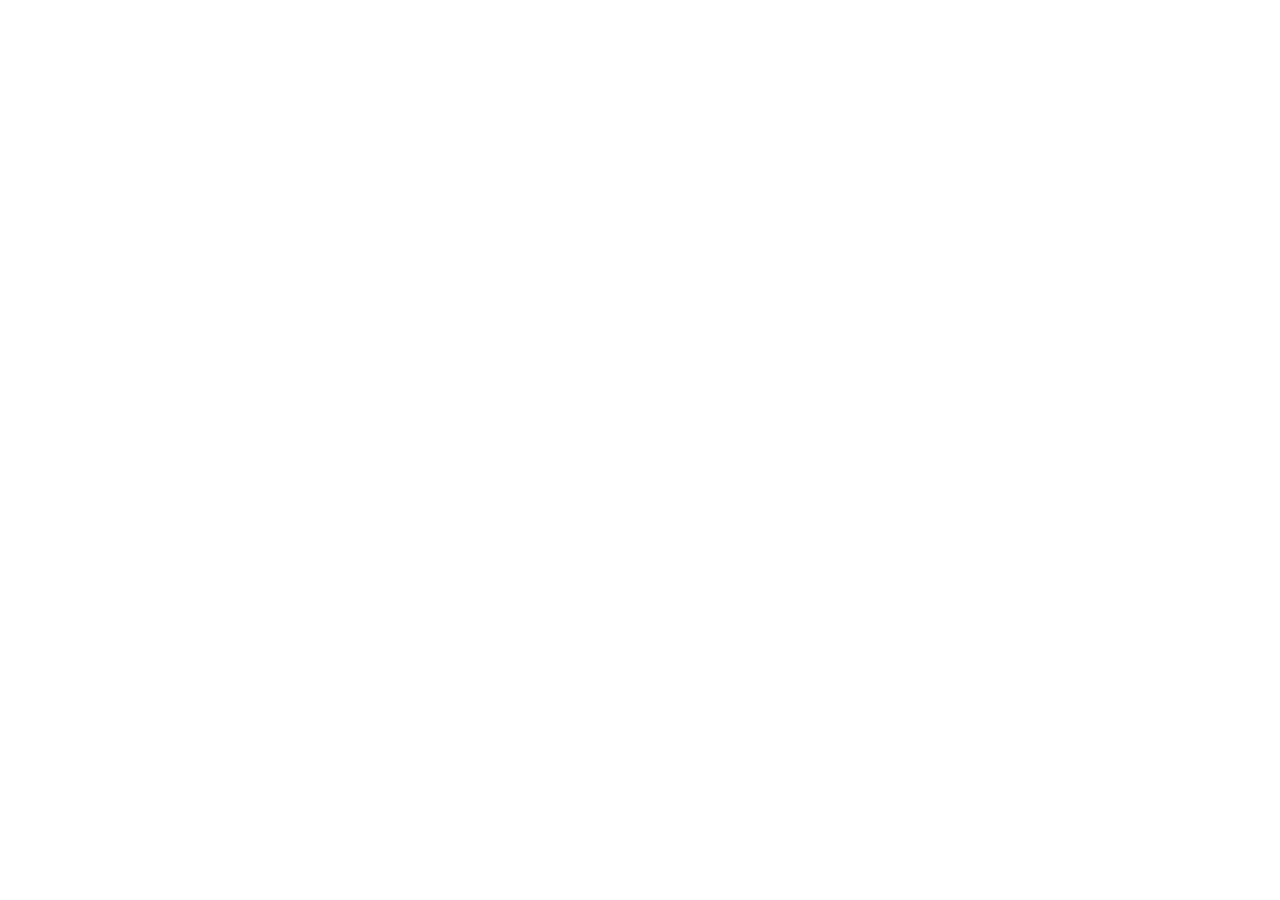
==== commit 2b0e52d9: "Redirect to the unified Pantry site Co-Authored-By: Claude Sonnet 5.5 <noreply@anthropic.com>" ====
--- a/index.html
+++ b/index.html
@@ -2,267 +2,12 @@
 <html lang="en">
 <head>
   <meta charset="UTF-8">
-  <meta name="viewport" content="width=device-width, initial-scale=1.0">
-  <title>Book Pantry</title>
-  <meta name="description" content="A personal archive of books read, being read, and waiting on the to-read list.">
-  <meta property="og:type" content="website">
-  <meta property="og:site_name" content="Book Pantry">
-  <meta property="og:title" content="Book Pantry">
-  <meta property="og:description" content="A personal archive of books read, being read, and waiting on the to-read list.">
-  <link rel="preconnect" href="https://fonts.googleapis.com">
-  <link href="https://fonts.googleapis.com/css2?family=Fraunces:wght@500;600;700&family=Inter:wght@400;500&display=swap" rel="stylesheet">
-  <link rel="stylesheet" href="css/style.css">
+  <title>Moved to Pantry</title>
+  <meta http-equiv="refresh" content="0; url=https://datameneses.github.io/pantry/books/index.html">
+  <link rel="canonical" href="https://datameneses.github.io/pantry/books/index.html">
+  <script>window.location.replace("https://datameneses.github.io/pantry/books/index.html");</script>
 </head>
-<body data-page="read">
-  <header class="site-header">
-    <a class="brand" href="index.html">Book Pantry</a>
-    <button class="nav-toggle" type="button" aria-label="Toggle navigation" aria-expanded="false">☰</button>
-    <nav class="site-nav">
-      <a href="index.html">Read</a>
-      <a href="tbr.html">To Read</a>
-    </nav>
-  </header>
-
-  <main>
-    <h1>Read</h1>
-    <p class="page-intro">Books I've read and am reading, with my ratings.</p>
-
-    <div class="dashboard" id="books-dashboard"></div>
-
-    <div class="toolbar">
-      <div class="toolbar-group">
-        <span class="toolbar-label">Sort by:</span>
-        <button class="toolbar-btn" data-sort="author" type="button">Author</button>
-        <button class="toolbar-btn" data-sort="genre" type="button">Genre</button>
-        <button class="toolbar-btn" data-sort="year" type="button">Year</button>
-        <button class="toolbar-btn" data-sort="status" type="button">Status</button>
-        <button class="toolbar-btn active" data-sort="rating" type="button">My Rating</button>
-      </div>
-      <div class="toolbar-group">
-        <span class="toolbar-label">Filter:</span>
-        <select id="filter-author"><option value="">All authors</option></select>
-        <select id="filter-genre"><option value="">All genres</option></select>
-        <select id="filter-format">
-          <option value="">All formats</option>
-          <option value="Libby">Libby</option>
-          <option value="Kobo Store">Kobo Store</option>
-          <option value="Physical">Physical</option>
-        </select>
-        <select id="filter-status">
-          <option value="">All statuses</option>
-          <option value="reading">Reading</option>
-          <option value="read">Read</option>
-          <option value="highlighted">Read + Highlighted</option>
-          <option value="distilled">Read + Highlighted + Distilled</option>
-        </select>
-        <select id="filter-rating">
-          <option value="">All ratings</option>
-          <option value="exceptional">Exceptional (5.0)</option>
-          <option value="very-good">Very good (4.5)</option>
-          <option value="good">Good (4.0)</option>
-          <option value="average">Average (3.5)</option>
-          <option value="disliked">Disliked (≤3.0)</option>
-          <option value="unrated">Not yet rated</option>
-        </select>
-        <button class="toolbar-btn" id="reset-filters" type="button">Reset</button>
-      </div>
-    </div>
-
-    <div class="card-grid book-grid" id="books-list"></div>
-
-  </main>
-
-  <footer class="site-footer">Book Pantry (a personal project)</footer>
-  <script src="js/main.js"></script>
-  <script>
-    const STATUS_ORDER = ["reading", "read", "highlighted", "distilled"];
-    const STATUS_COLORS = { reading: "#7FB3A8", read: "#A9B0BC", highlighted: "#F2D9A6", distilled: "#E0A64A" };
-    const FORMAT_ORDER = ["Physical", "Libby", "Kobo Store"];
-    const FORMAT_COLORS = { Physical: "var(--color-accent)", Libby: "var(--color-secondary)", "Kobo Store": "#C46A5A" };
-
-    function countBy(data, keyFn) {
-      const counts = {};
-      data.forEach((item) => {
-        const key = keyFn(item);
-        if (!key) return;
-        counts[key] = (counts[key] || 0) + 1;
-      });
-      return counts;
-    }
-
-    function renderHBarChart(title, counts, labelFn) {
-      const entries = Object.entries(counts).sort((a, b) => b[1] - a[1]);
-      const max = Math.max(...entries.map(([, v]) => v), 1);
-      const rows = entries.map(([label, value]) => `
-        <div class="hbar-row" title="${labelFn(label)}: ${value}">
-          <span class="hbar-label">${labelFn(label)}</span>
-          <div class="hbar-track"><div class="hbar-fill" style="width:${(value / max) * 100}%"></div></div>
-          <span class="hbar-value">${value}</span>
-        </div>`).join("");
-      return `<div class="dashboard-card"><p class="dashboard-title">${title}</p>${rows}</div>`;
-    }
-
-    function renderStatusChart(counts) {
-      const max = Math.max(...STATUS_ORDER.map((s) => counts[s] || 0), 1);
-      const cols = STATUS_ORDER.map((s) => {
-        const value = counts[s] || 0;
-        const heightPct = value ? (value / max) * 100 : 2;
-        return `
-          <div class="vbar-col" title="${t(STATUS_LABEL[s])}: ${value}">
-            <div class="vbar-bar-area">
-              <span class="vbar-value">${value}</span>
-              <div class="vbar-fill" style="height:${heightPct}%; background:${STATUS_COLORS[s]}"></div>
-            </div>
-            <span class="vbar-label">${t(STATUS_LABEL[s])}</span>
-          </div>`;
-      }).join("");
-      return `<div class="dashboard-card"><p class="dashboard-title">${t("Books by Status")}</p><div class="vbar-chart">${cols}</div></div>`;
-    }
-
-    function renderDonutChart(counts) {
-      const total = FORMAT_ORDER.reduce((sum, key) => sum + (counts[key] || 0), 0) || 1;
-      let cumulative = 0;
-      const segments = FORMAT_ORDER.map((key) => {
-        const pct = ((counts[key] || 0) / total) * 100;
-        const seg = `${FORMAT_COLORS[key]} ${cumulative}% ${cumulative + pct}%`;
-        cumulative += pct;
-        return seg;
-      }).join(", ");
-      const legend = FORMAT_ORDER.map((key) =>
-        `<li><span class="swatch" style="background:${FORMAT_COLORS[key]}"></span>${t(key)} (${counts[key] || 0})</li>`).join("");
-      return `
-        <div class="dashboard-card">
-          <p class="dashboard-title">${t("Books by Format")}</p>
-          <div class="donut-wrap">
-            <div class="donut" style="background: conic-gradient(${segments})">
-              <div class="donut-hole"><span>${total}</span><small>${t("books")}</small></div>
-            </div>
-            <ul class="donut-legend">${legend}</ul>
-          </div>
-        </div>`;
-    }
-
-    function renderDashboard(data) {
-      document.getElementById("books-dashboard").innerHTML =
-        renderHBarChart(t("Books by Author"), countBy(data, (b) => b.author), (l) => l) +
-        renderHBarChart(t("Books by Genre"), countBy(data, (b) => tf(b, "genre")), (l) => l) +
-        renderStatusChart(countBy(data, (b) => b.status)) +
-        renderDonutChart(countBy(data, (b) => b.format));
-    }
-
-    function bookTemplate(item) {
-      const statusLabel = t(STATUS_LABEL[item.status]);
-      return `
-        <article class="card book-card">
-          <div class="book-image"><img src="${item.image}" alt="${bookTitle(item)}" loading="lazy"></div>
-          <div class="book-separator"></div>
-          <div class="book-details">
-            <h3>${bookTitle(item)}</h3>
-            <p class="book-author">${item.author}</p>
-            ${renderRating(item.rating)}
-            <div class="badge-row">
-              <span class="badge badge-status-${item.status}">${statusLabel}</span>
-              <span class="badge">${t(item.format)}</span>
-              <span class="badge">${tf(item, "genre")}</span>
-            </div>
-            <p class="book-synopsis">${tf(item, "synopsis")}</p>
-            <ul class="spec-list">
-              ${field("Year", item.year)}
-              ${field("Last read", formatLastRead(item.lastRead))}
-            </ul>
-          </div>
-        </article>`;
-    }
-
-    let booksData = [];
-    const filters = { author: "", genre: "", format: "", status: "", rating: "" };
-    let currentSort = "rating";
-
-    function applyAndRender() {
-      let list = booksData.filter((b) =>
-        (!filters.author || b.author === filters.author) &&
-        (!filters.genre || b.genre === filters.genre) &&
-        (!filters.format || b.format === filters.format) &&
-        (!filters.status || b.status === filters.status) &&
-        (!filters.rating || ratingBucket(b.rating) === filters.rating));
-
-      const cmp = {
-        author: (a, b) => a.author.localeCompare(b.author),
-        genre: (a, b) => tf(a, "genre").localeCompare(tf(b, "genre")),
-        year: (a, b) => b.year - a.year,
-        status: (a, b) => STATUS_ORDER.indexOf(b.status) - STATUS_ORDER.indexOf(a.status),
-        rating: (a, b) => (typeof b.rating === "number" ? b.rating : -1) - (typeof a.rating === "number" ? a.rating : -1)
-      }[currentSort];
-      list.sort(cmp);
-
-      document.getElementById("books-list").innerHTML = list.length
-        ? list.map(bookTemplate).join("")
-        : `<p class="empty-state">${t("No books match these filters.")}</p>`;
-    }
-
-    function populateSelect(id, values) {
-      const select = document.getElementById(id);
-      values.forEach((v) => {
-        const opt = document.createElement("option");
-        opt.value = v;
-        opt.textContent = v;
-        select.appendChild(opt);
-      });
-    }
-
-    // Genre options are translated, so their labels are rebuilt on language change.
-    function populateGenres() {
-      const select = document.getElementById("filter-genre");
-      const current = select.value;
-      const first = select.options[0];
-      select.innerHTML = "";
-      select.appendChild(first);
-      const genres = [...new Map(booksData.map((b) => [b.genre, tf(b, "genre")])).entries()]
-        .sort((a, b) => a[1].localeCompare(b[1]));
-      genres.forEach(([value, label]) => {
-        const opt = document.createElement("option");
-        opt.value = value;
-        opt.textContent = label;
-        select.appendChild(opt);
-      });
-      select.value = current;
-    }
-
-    loadJson("data/books.json", "books-list").then((data) => {
-      if (!data) return;
-      booksData = data;
-      populateSelect("filter-author", [...new Set(data.map((b) => b.author))].sort());
-      populateGenres();
-      renderDashboard(data);
-      applyAndRender();
-    });
-
-    document.querySelectorAll(".toolbar-btn[data-sort]").forEach((btn) => {
-      btn.addEventListener("click", () => {
-        currentSort = btn.dataset.sort;
-        document.querySelectorAll(".toolbar-btn[data-sort]").forEach((b) => b.classList.remove("active"));
-        btn.classList.add("active");
-        applyAndRender();
-      });
-    });
-
-    Object.keys(filters).forEach((key) => {
-      document.getElementById("filter-" + key).addEventListener("change", (e) => {
-        filters[key] = e.target.value;
-        applyAndRender();
-      });
-    });
-
-    document.getElementById("reset-filters").addEventListener("click", () => {
-      currentSort = "rating";
-      Object.keys(filters).forEach((key) => {
-        filters[key] = "";
-        document.getElementById("filter-" + key).value = "";
-      });
-      document.querySelectorAll(".toolbar-btn[data-sort]").forEach((b) => b.classList.remove("active"));
-      document.querySelector('.toolbar-btn[data-sort="rating"]').classList.add("active");
-      applyAndRender();
-    });
-  </script>
+<body>
+  <p>This page moved to <a href="https://datameneses.github.io/pantry/books/index.html">https://datameneses.github.io/pantry/books/index.html</a>.</p>
 </body>
 </html>
